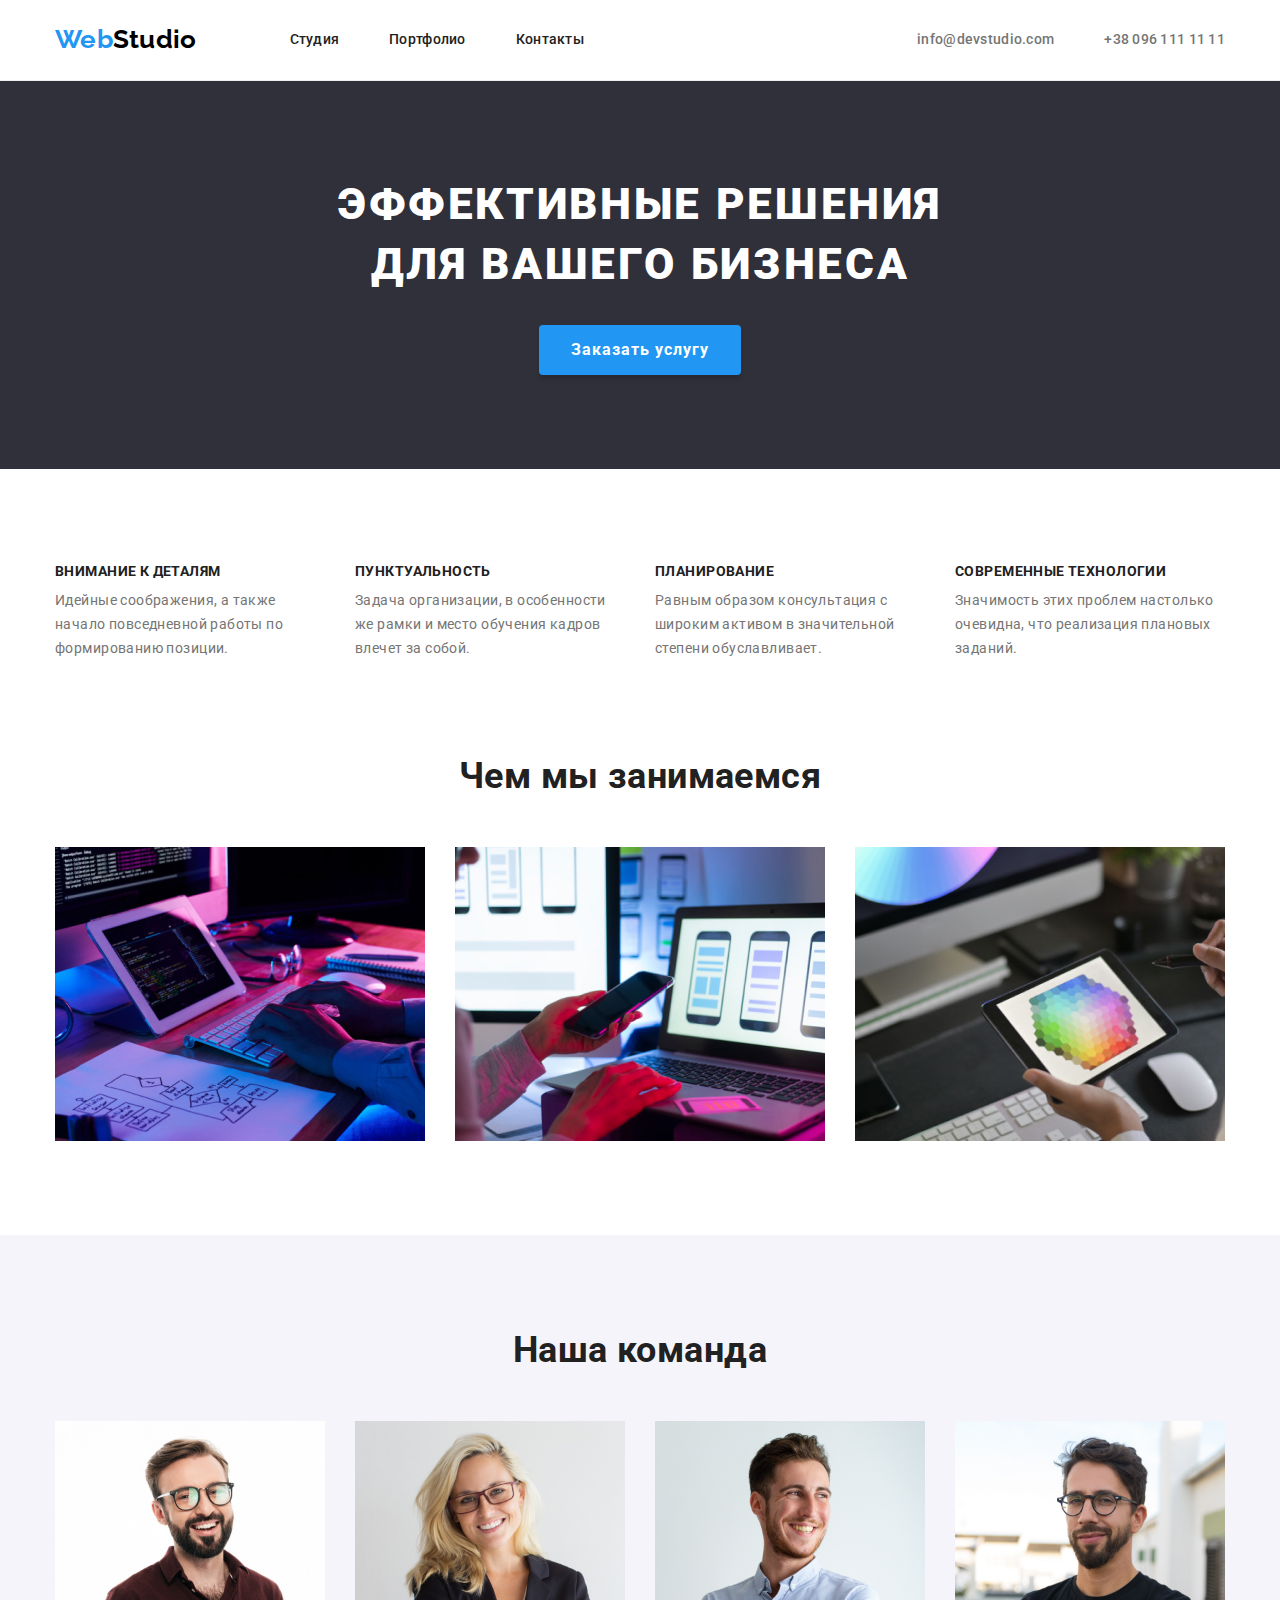
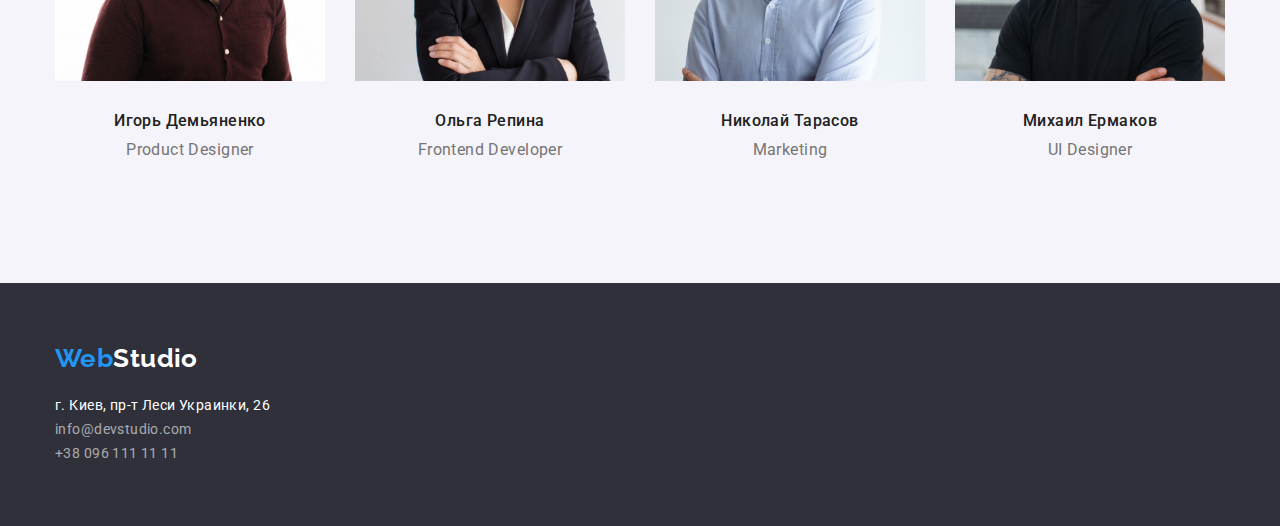
==== index.html @ c7e841ac "up" ====
<!DOCTYPE html>
<html lang="ru">

<head>
    <meta charset="UTF-8">
    <meta http-equiv="X-UA-Compatible" content="IE=edge">
    <meta name="viewport" content="width=device-width, initial-scale=1.0">
    <title>Студия</title>
    <link href="https://fonts.googleapis.com/css2?family=Raleway:wght@700&family=Roboto:wght@400;500;700;900&display=swap"
        rel="stylesheet">
    <link rel="stylesheet" href="./css/modern-normalize.css" />
    <link rel="stylesheet" href="./css/styles.css" />
   
</head>

<body>
   <!-- Шапка сайта -->
    <header class="header">
        <div class="container header-nav-list">
            <nav class="site-nav">
               <a href="./index.html" class="logo">Web<span class="accent-header-logo">Studio</span></a>
                    <ul class="list-force">
                       <li class="item"><a href="./index.html" class="link">Студия</a></li>
                       <li class="item"><a href="./portfolio.html" class="link">Портфолио</a></li>
                       <li class="item"><a href="" class="link">Контакты</a></li>
                    </ul>
            </nav>
            <address class="header-address">
                 <ul class="list-force">
                     <li class="item"><a href="mailto:info@devstudio.com" class="mail-header">info@devstudio.com</a></li>
                     <li class="item"><a href="tel:+380961111111" class="tel">+38 096 111 11 11</a></li>
                 </ul>
             </address>
        </div>
    </header>
    <main>
        <!-- section1 -->
        <section class="section1 section">
            <div class="container">
                <h1 class="h1">Эффективные решения <br> для вашего бизнеса</h1>
                <button class="button1" type="button">Заказать услугу</button>
            </div>
        </section>
        <!-- section2 -->
        <section class="section2 section">
            <div class="container">
                <!-- Преимущества -->
                <h2 hidden>Наши преимущества</h2>
                <ul class="list-adv">
                    <li class="item">
                        <h3 class="advantage">Внимание к деталям</h3>
                        <p class="description">Идейные соображения, а также начало повседневной работы по формированию позиции.</p>
                    </li>
                    <li class="item">
                        <h3 class="advantage">Пунктуальность</h3>
                        <p class="description">Задача организации, в особенности же рамки и место обучения кадров влечет за собой.</p>
                    </li>
                    <li class="item">
                        <h3 class="advantage">Планирование</h3>
                        <p class="description">Равным образом консультация с широким активом в значительной степени обуславливает.</p>
                    </li>
                    <li class="item">
                        <h3 class="advantage">Современные технологии</h3>
                        <p class="description">Значимость этих проблем настолько очевидна, что реализация плановых заданий.</p>
                    </li>
                </ul>
            </div>
        </section>
        <!-- section3 -->
        <section class="section3 section">
            <div class="container">
                <!-- Чем мы занимаемся -->
                <h2 class="h2-experience">Чем мы занимаемся</h2>
                <ul class="list-foto">
                    <li class="item"><img src="./images/photo.jpg" alt="Фото" width="370"></li>
                    <li class="item"><img src="./images/photo1.jpg" alt="Фото1" width="370"></li>
                    <li class="item"><img src="./images/photo2.jpg" alt="Фото2" width="370"></li>
                </ul>
            </div>
        </section>
        <!-- section4 -->
        <section class="section4 section">
            <div class="container">
                <!-- Наша команда -->
                <h2 class="h2-team">Наша команда</h2>
                <ul class="list-team">
                    <li  class="foto">
                        <img class="img" src="./images/photo3.jpg" alt="Игорь Демьяненко" width="270">
                        <h3 class="h3-name">Игорь Демьяненко</h3>
                        <p class="prof">Product Designer</p>
                    </li>
                    <li class="foto">
                        <img class="img" src="./images/photo4.jpg" alt="Ольга Репина" width="270">
                        <h3 class="h3-name">Ольга Репина</h3>
                        <p class="prof">Frontend Developer</p>
                    </li>
                    <li class="foto">
                        <img class="img" src="./images/photo5.jpg" alt="Николай Тарасов" width="270">
                        <h3 class="h3-name">Николай Тарасов</h3>
                        <p class="prof">Marketing</p>
                    </li>
                    <li class="foto">
                        <img class="img" src="./images/photo6.jpg" alt="Михаил Ермаков" width="270">
                        <h3 class="h3-name">Михаил Ермаков</h3>
                        <p class="prof">UI Designer</p>
                    </li>
                </ul>
            </div>
        </section>

    </main>
    <!-- footer -->
    <footer class="footer">
        <div class="container">
            <a href="./index.html" class="logo-footer">Web<span class="accent-footer-logo">Studio</span></a>
            <address>
                <ul class="list">
                    <li><a class="address" href="https://bit.ly/3pXMvUd" target="_blank" rel="noopener noreferrer">г. Киев,
                            пр-т Леси
                            Украинки, 26</a></li>
                    <li><a href="mailto:info@devstudio.com" class="mail-footer">info@devstudio.com</a></li>
                    <li><a href="tel:+380961111111" class="tel-footer ">+38 096 111 11 11</a></li>
                </ul>
            </address>
        </div>
    </footer>
</body>

</html>
---- css/styles.css ----
/* Normalize */
/* Класс для обнуления базовых свойств у списков (ul) */
.list {
    list-style: none;
    padding-left: 0;
    margin: 0;
}
/* Класс для обнуления базовых свойств у ссылок */
.link {
    text-decoration: none;
    color: inherit;
}
/* Свойства для корректного отображения картинок */
img {
    display: block;
    max-width: 100%;
    height: auto;
}

/* Свойства для обнуления курсива у address */
address {
    font-style: normal;
}
a {
    list-style-type: none;
    text-decoration: none;
}
li {
    list-style-type: none;
    padding-left: 0;
    margin: 0;
}
/* стили для обнуления верхних отступов у элементов */
h1,
h2,
h3,
p {
    margin-top: 0;
}   
/* Variables */
:root {
--primary-background-color: #FFFFFF;
--secondary-background-color: #F5F4FA;
--third-background-color: #2F303A;
--primary-text-color: #757575;
--secondary-text-color: #212121;
--third-text-color: #ffffff;
--accent-color: #2196F3;
--fours-text-color: rgba(255, 255, 255, 0.6);
--border-botoom-color: #ECECEC;
--border-btm-scnd-clr: #EEEEEE;
}
body {
    background: var(--primary-background-color);
    color: var(--primary-text-color);
    font-family: 'Roboto';
    font-size: 14px;
    letter-spacing: 0.03em;
}
.container {
    max-width: 1200px;
    margin: 0 auto;
    width: 100%;
    padding-right: 15px;
    padding-left: 15px;
}
/* Шапка сайта */
.header .logo {
    padding-top: 24px;
    padding-bottom: 25px;
    margin-right: 93px;
    font-family: 'Raleway';
    font-weight: 700;
    font-size: 26px;
    line-height: 1.19;
    color: var(--accent-color);
    display: flex;
}
.accent-header-logo {
    color:#000000
}
.header {
    margin-top: 0;
    border-bottom: 1px solid var(--border-botoom-color);
    background-color: var(--primary-background-color);
    font-weight: 500;
    line-height: 1.14;
    letter-spacing: 0.02em;
}
.header-nav-list {
    display: flex;
    justify-content: space-between;
    align-items: center;
}
.site-nav {
    display: flex;
    align-items: center;
    padding: 0;
    justify-content: center;
}
.site-nav .link {
    color: var(--secondary-text-color);
    /* text-decoration: none; */
}
.site-nav .link:hover,
.site-nav .link:focus {    
    color: var(--accent-color);
}
.list-force {
    margin-top: 0;
    margin-bottom: 0;
    padding: 0;
    display: flex;
    /* list-style-type: none; */
}
.list-force :hover,
.list-force :focus {
    color: var(--accent-color);
}
.list-force .item {
    margin-right: 50px;
    padding: 0;
    padding-top: 32px;
    padding-bottom: 32px;
}
.item:last-child {
margin-right: 0;
}
/* Вариант 2 */
/* .list-force > .item:not(:last-child) {
    margin-right: 50px; */
}
/* Вариант 3 */
/* .list-force .item+.item {
    margin-left: 50px::after
 } */
.list-img {
    text-decoration: none;
}

.list-force .link {
    display: block;
}
.header-address{
    padding: 0;
    display: flex;
    align-items: center;
}
.mail-header {
    color: var(--primary-text-color);
    /* text-decoration: none; */
}
.tel {
    color: var(--primary-text-color);
    /* text-decoration: none; */
}
.section {
    padding-top: 94px;
    padding-bottom: 94px;
}
/* section 1 */
.section1 {
    margin-top: 0;
    background-color: var(--third-background-color);
}
.h1 {
    margin-top: 0;
    margin-bottom: 30px;
    font-weight: 900;
    font-size: 44px;
    line-height: 1.36;
    letter-spacing: 0.06em;
    color: var(--third-text-color);
    text-align: center;
    text-transform: uppercase;
}

.button1 {
    box-shadow: 0px 4px 4px rgba(0, 0, 0, 0.15);
    padding: 10px 32px;
    min-width: 200px;
    min-height: 50px;
    border-radius: 4px ;
    font-family: 'Roboto';
    background-color: var(--accent-color);
    font-weight: 700;
    font-size: 16px;
    line-height: 1.88;
    letter-spacing: 0.06em;
    color: var(--third-text-color);
    margin: 0 auto;
    display: block;
    cursor: pointer;
    border: none;
}
/* section 2 */
.section2 {
    font-weight: 400;
    line-height: 24px; 
    padding-bottom: 0;
}

.list-adv {
    margin-top: 0;
    margin-bottom: 0;
    padding: 0;
    display: flex;
    flex-wrap: wrap;
}
.list-adv .item {
    margin-top: 0;
    width: 270px;
    margin-right: 30px;
    padding: 0;
}
.list-adv .item:last-child {
    margin-right: 0;
}

.advantage {
    padding: 0;
    margin-bottom: 10px;
    font-weight: 700;
    font-size: 14px;
    line-height: 1.17;
    color: var(--secondary-text-color);
    text-transform: uppercase;
}
.description { 
    margin-bottom: 0;
    width: 270px;
    font-weight: 400;
    line-height: 1.71;
}
/* section 3 */
.h2-experience{
    margin-bottom: 50px;
    font-weight: 700;
    font-size: 36px;
    line-height: 1.17;
    text-align: center;
    color: var(--secondary-text-color);
}
.list-foto {
    margin-top: 0;
    margin-bottom: 0;
    display: flex;
    padding: 0;
}
.list-foto .item {
    padding: 0;
    margin-right: 30px;
}
.list-foto .item:last-child {
    margin-right: 0;
}
/* section 4 */
.section4 {
    background-color: var(--secondary-background-color);
}
.foto .img {
margin-bottom: 30px;
}
.h3-name {
    margin-bottom: 10px;
    font-weight: 500;
    font-size: 16px;
    line-height: 1.19;
    text-align: center;
    color: var(--secondary-text-color);
}
.h2-team {
    margin-bottom: 50px;
    font-weight: 700;
    font-size: 36px;
    line-height: 1.17;
    text-align: center;
    color: var(--secondary-text-color);
}
.list-team {
    /* padding-top: 0; */
    margin: 0;
    display: flex;
    padding: 0;
}
.list-team .foto {
    padding: 0;
    margin-right: 30px;
}

.list-team .foto:last-child {
    margin-right: 0;
}
/* .foto .img {
    padding-top: 0;
} */
.prof {
    margin-bottom: 0px;
    padding-bottom: 30px;
    font-size: 16px;
    line-height: 1.19;
    text-align: center;
}
/* footer */
.footer {
    padding-top: 60px;
    padding-bottom: 60px;
    background-color: var(--third-background-color);
}
.logo-footer {
    padding-bottom: 20px;
    font-family: 'Raleway';
    font-weight: 700;
    font-size: 26px;
    line-height: 1.19;
    color: var(--accent-color);
    display: flex;
    }
.accent-footer-logo {
    color: var(--third-text-color);
}
.address {
    padding-bottom: 9px;
    line-height: 1.71;
    color: var(--third-text-color);   
    /* text-decoration: none; */
    /* font-style: normal; */
}
.address:hover {
    color:var(--accent-color);
}
.address:focus {
    color: var(--accent-color);
}
.mail-footer {
    padding-bottom: 9px;
    font-weight: 400;
    line-height: 1.71;
    color: var(--fours-text-color);
    /* text-decoration: none; */
    /* font-style: normal; */
}
.mail-footer:hover {
    color: var(--accent-color);
}
.mail-footer:focus {
    color: var(--accent-color);
}
.tel-footer {
    padding-bottom: 9px;
    line-height: 1.71;
    color: var(--fours-text-color);
    /* text-decoration: none;
    font-style: normal; */
}
.tel-footer:hover {
    color: var(--accent-color);
}
.tel-footer:focus {
    color: var(--accent-color);
}
/* Portfolio */
.control {
    margin: 0;
    display: flex;
    justify-content: center;
    font-family: 'Roboto';
    font-weight: 500;
    font-size: 16px;
    line-height: 1.63;
    text-align: center;
    list-style-type: none;
    color: var(--secondary-text-color);
}
.projects {
    margin: 20px auto 4px 24px;    font-weight: 700;
    font-size: 18px;
    line-height: 2;
    letter-spacing: 0.06em;
    color: var(--secondary-text-color);
}
.description2 { 
    margin-left: 24px;
    margin-bottom: 20px;
    font-weight: 400;
    font-size: 16px;
    line-height: 1.88;
}

.button2 {
    box-shadow: 0px 3px 1px rgba(0, 0, 0, 0.1), 0px 1px 2px rgba(0, 0, 0, 0.08), 0px 2px 2px rgba(0, 0, 0, 0.12);
    padding: 6px 22px;
    margin-bottom: 50px;
    border-radius: 4px;
    font-family: 'Roboto';
    background-color: var(--secondary-background-color);
    font-weight: 500;
    font-size: 16px;
    line-height: 1.63;
    border: none;
}
.control .item {
    margin-right: 8px;
}
.control .item:last-child {
    margin-right: 0;
}

.button2:hover {
    background-color: var(--accent-color);
    color: var(--third-text-color);
}

.button2:focus {
    background-color: var(--accent-color);
    color: var(--third-text-color);
}
.gallery {
    margin: 0;
    display: flex;
    flex-wrap: wrap;
    padding: 0;
}

.gallery .list-img {
    text-decoration: none;
}

.gallery .description2,
.gallery .lorem {
    font-size: 16px;
    line-height: 1.88;
    letter-spacing: 0.03em;
    color: var(--primary-text-color);
}

.gallery .item {
    border: 1px solid var(--border-btm-scnd-clr);
    margin-bottom: 20px;
    list-style-type: none;
    width: 370px;
    margin-bottom: 30px;
    margin-right: 30px;
}

.gallery .item:nth-child(3n) {
    margin-right: 0;
}
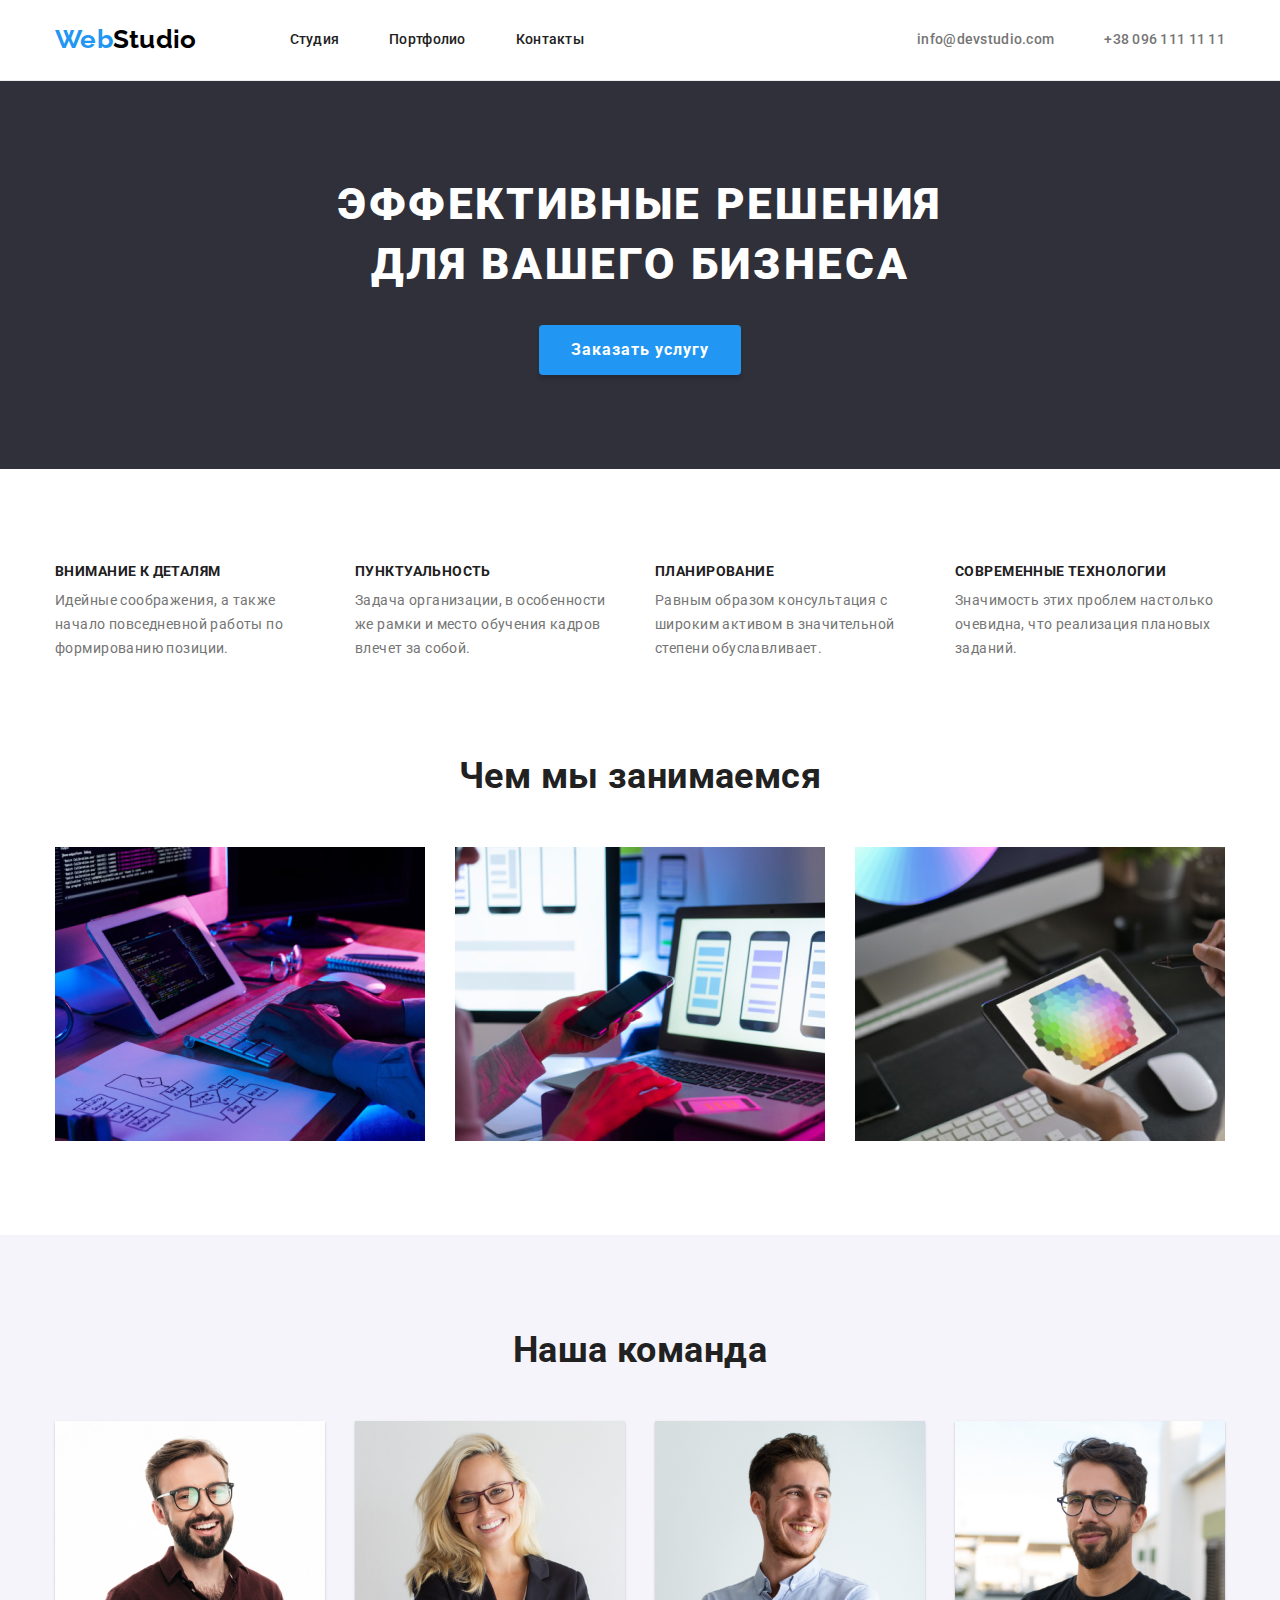
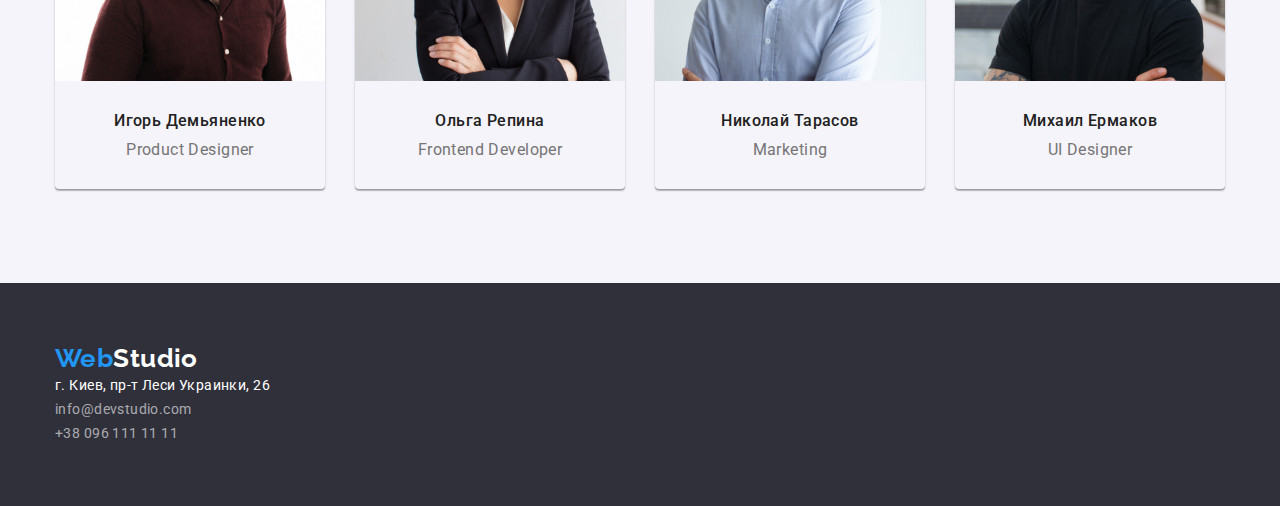
==== commit d1e5a686: "UPDATE-12" ====
--- a/index.html
+++ b/index.html
@@ -45,7 +45,7 @@
         <section class="section2 section">
             <div class="container">
                 <!-- Преимущества -->
-                <h2 hidden>Наши преимущества</h2>
+                <h2 class="adv-title">Наши преимущества</h2>
                 <ul class="list-adv">
                     <li class="item">
                         <h3 class="advantage">Внимание к деталям</h3>
--- a/css/styles.css
+++ b/css/styles.css
@@ -65,6 +65,37 @@
     padding-left: 15px;
 }
 /* Шапка сайта */
+
+.accent-header-logo {
+    color:#000000
+}
+.header {
+    margin-top: 0;
+    border-bottom: 1px solid var(--border-botoom-color);
+    background-color: var(--primary-background-color);
+    font-weight: 500;
+    line-height: 1.14;
+    letter-spacing: 0.02em;
+}
+.header-nav-list {
+    display: flex;
+    justify-content: space-between;
+    align-items: center;
+}
+.site-nav {
+    display: flex;
+    align-items: center;
+    padding: 0;
+    justify-content: center;
+}
+.site-nav .link {
+    color: var(--secondary-text-color);
+    /* text-decoration: none; */
+}
+.site-nav .link:hover,
+.site-nav .link:focus {    
+    color: var(--accent-color);
+}
 .header .logo {
     padding-top: 24px;
     padding-bottom: 25px;
@@ -76,36 +107,6 @@
     color: var(--accent-color);
     display: flex;
 }
-.accent-header-logo {
-    color:#000000
-}
-.header {
-    margin-top: 0;
-    border-bottom: 1px solid var(--border-botoom-color);
-    background-color: var(--primary-background-color);
-    font-weight: 500;
-    line-height: 1.14;
-    letter-spacing: 0.02em;
-}
-.header-nav-list {
-    display: flex;
-    justify-content: space-between;
-    align-items: center;
-}
-.site-nav {
-    display: flex;
-    align-items: center;
-    padding: 0;
-    justify-content: center;
-}
-.site-nav .link {
-    color: var(--secondary-text-color);
-    /* text-decoration: none; */
-}
-.site-nav .link:hover,
-.site-nav .link:focus {    
-    color: var(--accent-color);
-}
 .list-force {
     margin-top: 0;
     margin-bottom: 0;
@@ -117,19 +118,26 @@
 .list-force :focus {
     color: var(--accent-color);
 }
+.list-force .link,
+.mail-header,
+.tel {
+    display: block;
+    /* margin-right: 50px; */
+    padding: 0;
+    padding-top: 32px;
+    padding-bottom: 32px;
+}
 .list-force .item {
     margin-right: 50px;
     padding: 0;
-    padding-top: 32px;
-    padding-bottom: 32px;
-}
-.item:last-child {
+}
+.list-force .item:last-child {
 margin-right: 0;
 }
 /* Вариант 2 */
 /* .list-force > .item:not(:last-child) {
     margin-right: 50px; */
-}
+
 /* Вариант 3 */
 /* .list-force .item+.item {
     margin-left: 50px::after
@@ -218,8 +226,8 @@
 }
 
 .advantage {
-    padding: 0;
-    margin-bottom: 10px;
+    margin: 0;
+    padding-bottom: 10px;
     font-weight: 700;
     font-size: 14px;
     line-height: 1.17;
@@ -258,11 +266,10 @@
 .section4 {
     background-color: var(--secondary-background-color);
 }
-.foto .img {
-margin-bottom: 30px;
-}
 .h3-name {
-    margin-bottom: 10px;
+    margin-bottom: 0;
+    padding-top: 30px;
+    padding-bottom: 10px;
     font-weight: 500;
     font-size: 16px;
     line-height: 1.19;
@@ -278,12 +285,13 @@
     color: var(--secondary-text-color);
 }
 .list-team {
-    /* padding-top: 0; */
     margin: 0;
     display: flex;
     padding: 0;
 }
 .list-team .foto {
+    box-shadow: 0px 1px 3px rgba(0, 0, 0, 0.12), 0px 1px 1px rgba(0, 0, 0, 0.14), 0px 2px 1px rgba(0, 0, 0, 0.2);
+    border-radius: 0px 0px 4px 4px;
     padding: 0;
     margin-right: 30px;
 }
@@ -291,11 +299,8 @@
 .list-team .foto:last-child {
     margin-right: 0;
 }
-/* .foto .img {
-    padding-top: 0;
-} */
 .prof {
-    margin-bottom: 0px;
+    margin-bottom: 0;
     padding-bottom: 30px;
     font-size: 16px;
     line-height: 1.19;
@@ -303,18 +308,18 @@
 }
 /* footer */
 .footer {
-    padding-top: 60px;
+    padding: 0;
     padding-bottom: 60px;
     background-color: var(--third-background-color);
 }
 .logo-footer {
-    padding-bottom: 20px;
+    padding-top: 60px;  
     font-family: 'Raleway';
     font-weight: 700;
     font-size: 26px;
     line-height: 1.19;
     color: var(--accent-color);
-    display: flex;
+    display: inline-block;
     }
 .accent-footer-logo {
     color: var(--third-text-color);
@@ -372,19 +377,21 @@
     list-style-type: none;
     color: var(--secondary-text-color);
 }
-.projects {
-    margin: 20px auto 4px 24px;    font-weight: 700;
-    font-size: 18px;
-    line-height: 2;
-    letter-spacing: 0.06em;
-    color: var(--secondary-text-color);
-}
-.description2 { 
-    margin-left: 24px;
-    margin-bottom: 20px;
-    font-weight: 400;
-    font-size: 16px;
-    line-height: 1.88;
+.adv-title,
+.control-title {
+    display: none;
+}
+/*  .visually-hidden {
+    position: absolute;
+    width: 1px;
+    height: 1px;
+    margin: -1px;
+    border: 0;
+    padding: 0;
+    white-space: nowrap;
+    clip-path: inset(100%);
+    clip: rect(0 0 0 0);
+    overflow: hidden; */
 }
 
 .button2 {
@@ -399,6 +406,9 @@
     line-height: 1.63;
     border: none;
 }
+.control {
+    margin-bottom: 50px;
+}
 .control .item {
     margin-right: 8px;
 }
@@ -433,19 +443,43 @@
     letter-spacing: 0.03em;
     color: var(--primary-text-color);
 }
-
+.list-img .img {
+    display: block;
+}
 .gallery .item {
-    border: 1px solid var(--border-btm-scnd-clr);
     margin-bottom: 20px;
     list-style-type: none;
     width: 370px;
     margin-bottom: 30px;
     margin-right: 30px;
 }
+.gallery .card {
+    border: 1px solid var(--border-btm-scnd-clr);
+}
 
 .gallery .item:nth-child(3n) {
     margin-right: 0;
 }
+.gallery .item:nth-child(n + 7) {
+    margin-bottom: 0;
+}
+.projects {
+    margin: 0;
+    padding: 20px 24px 4px 24px;
+    font-weight: 700;
+    font-size: 18px;
+    line-height: 2;
+    letter-spacing: 0.06em;
+    color: var(--secondary-text-color);
+}
+
+.description2 {
+    margin: 0;
+    padding: 0 24px 20px 24px;
+    font-weight: 400;
+    font-size: 16px;
+    line-height: 1.88;
+}
 
     
 
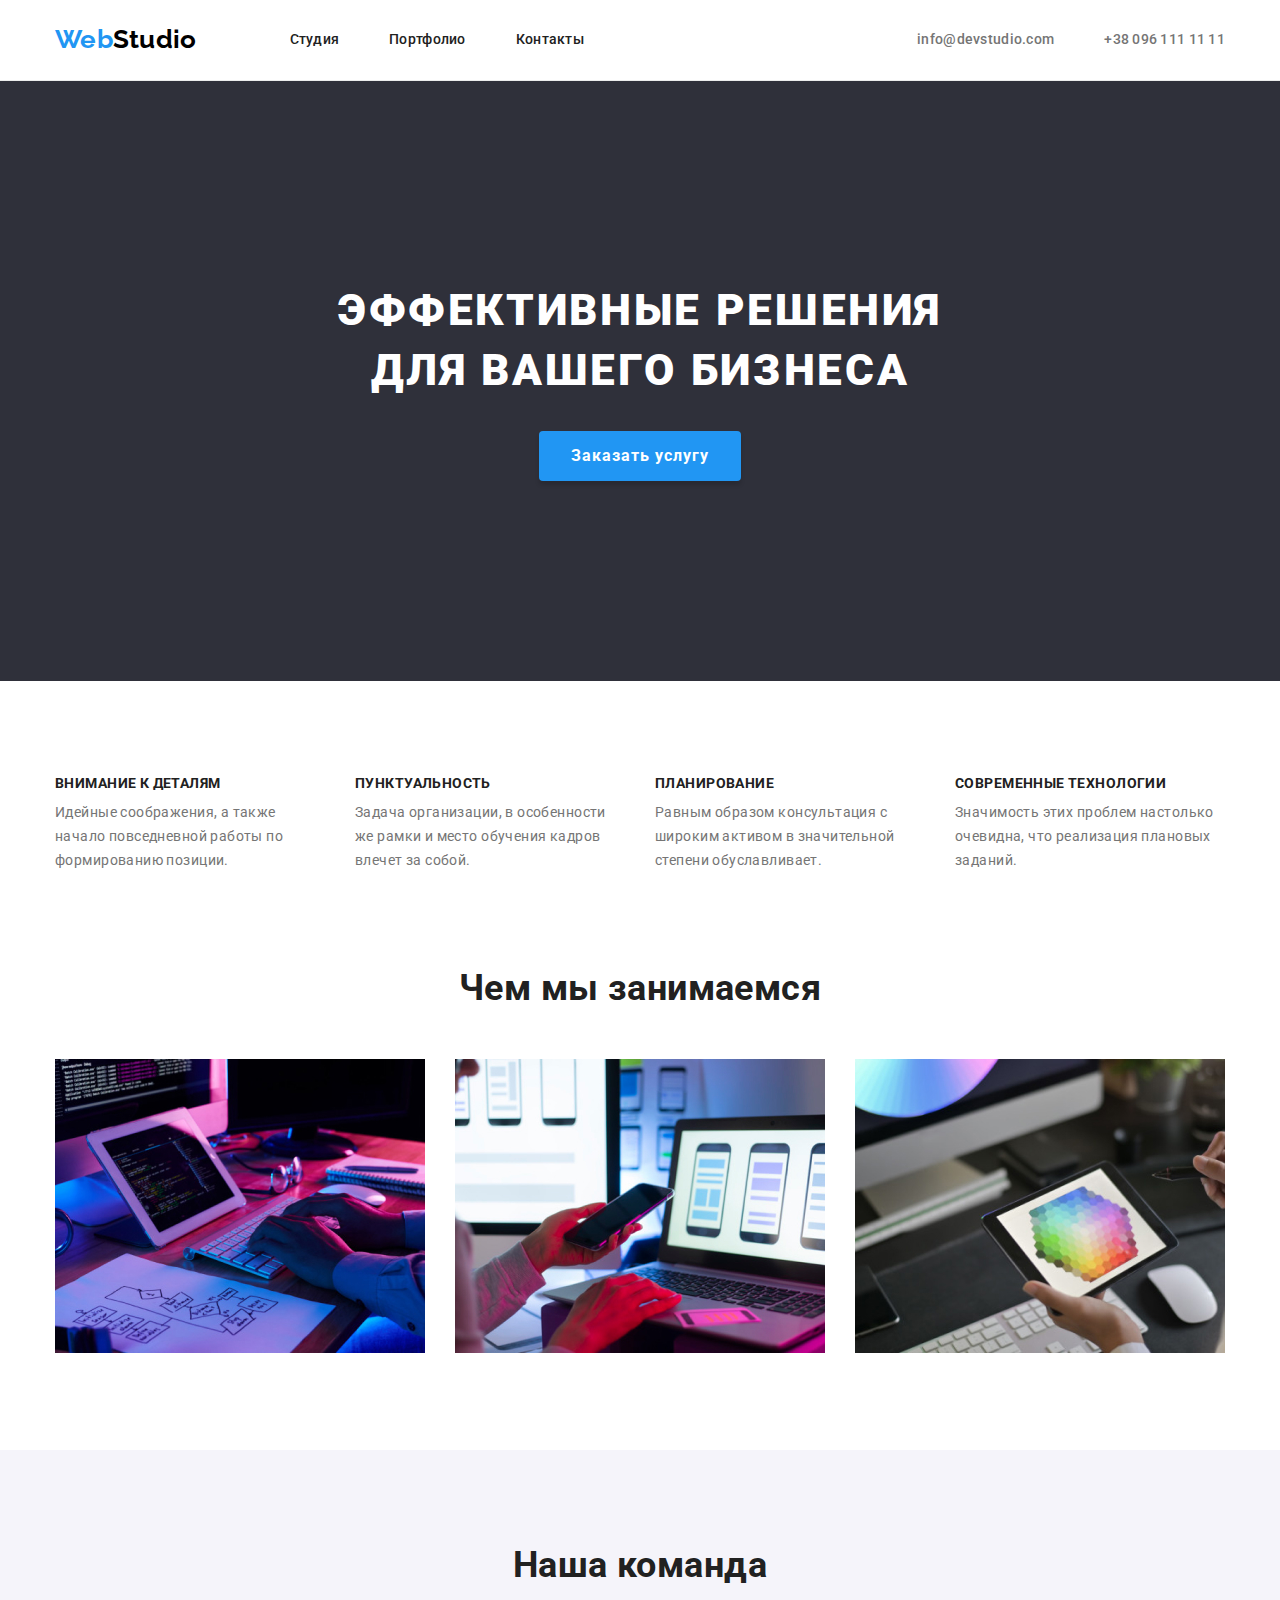
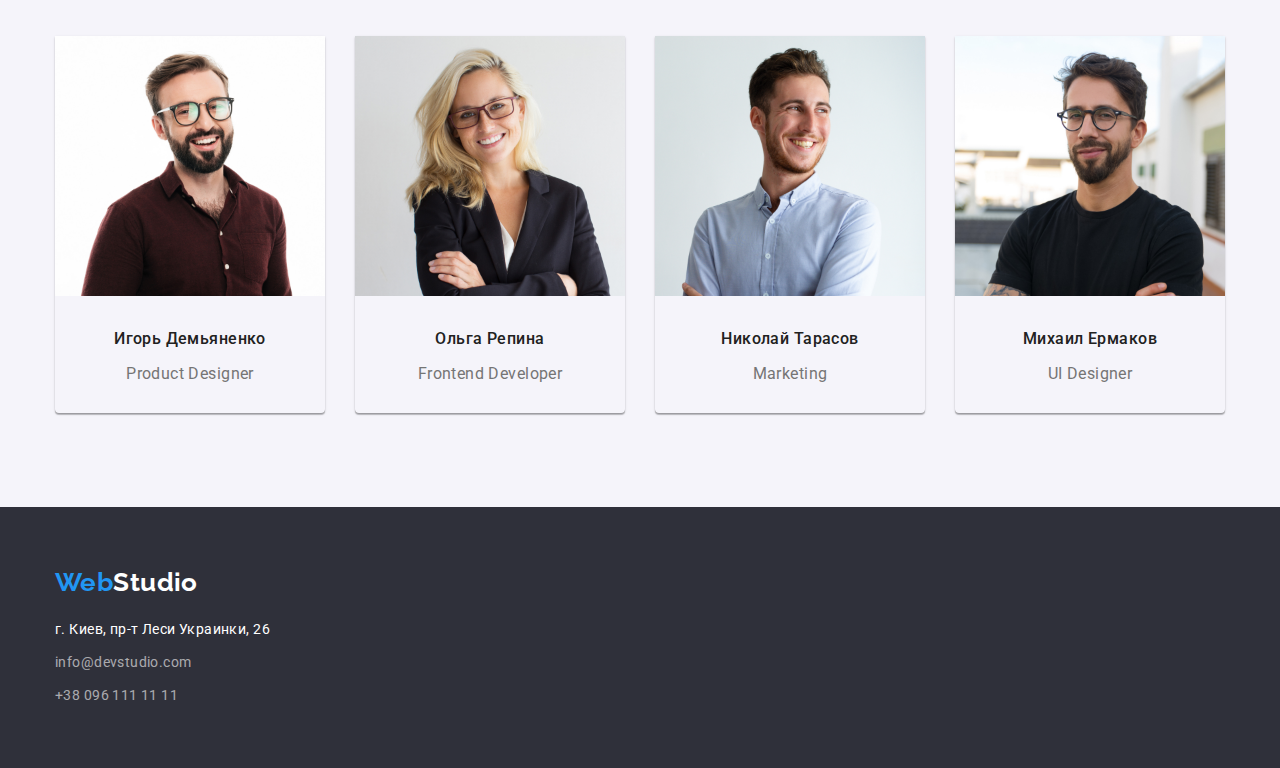
==== commit 5a965a99: "147" ====
--- a/index.html
+++ b/index.html
@@ -86,23 +86,31 @@
                 <ul class="list-team">
                     <li  class="foto">
                         <img class="img" src="./images/photo3.jpg" alt="Игорь Демьяненко" width="270">
+                        <div class="our-team">
                         <h3 class="h3-name">Игорь Демьяненко</h3>
                         <p class="prof">Product Designer</p>
+                        </div>
                     </li>
                     <li class="foto">
                         <img class="img" src="./images/photo4.jpg" alt="Ольга Репина" width="270">
+                        <div class="our-team">
                         <h3 class="h3-name">Ольга Репина</h3>
                         <p class="prof">Frontend Developer</p>
+                        </div>
                     </li>
                     <li class="foto">
                         <img class="img" src="./images/photo5.jpg" alt="Николай Тарасов" width="270">
+                        <div class="our-team">
                         <h3 class="h3-name">Николай Тарасов</h3>
                         <p class="prof">Marketing</p>
+                        </div>
                     </li>
                     <li class="foto">
                         <img class="img" src="./images/photo6.jpg" alt="Михаил Ермаков" width="270">
+                        <div class="our-team">
                         <h3 class="h3-name">Михаил Ермаков</h3>
                         <p class="prof">UI Designer</p>
+                        </div>
                     </li>
                 </ul>
             </div>
@@ -115,11 +123,11 @@
             <a href="./index.html" class="logo-footer">Web<span class="accent-footer-logo">Studio</span></a>
             <address>
                 <ul class="list">
-                    <li><a class="address" href="https://bit.ly/3pXMvUd" target="_blank" rel="noopener noreferrer">г. Киев,
+                    <li class="footer-link"><a class="address" href="https://bit.ly/3pXMvUd" target="_blank" rel="noopener noreferrer">г. Киев,
                             пр-т Леси
                             Украинки, 26</a></li>
-                    <li><a href="mailto:info@devstudio.com" class="mail-footer">info@devstudio.com</a></li>
-                    <li><a href="tel:+380961111111" class="tel-footer ">+38 096 111 11 11</a></li>
+                    <li class="footer-link"><a href="mailto:info@devstudio.com" class="mail-footer">info@devstudio.com</a></li>
+                    <li class="footer-link"><a href="tel:+380961111111" class="tel-footer ">+38 096 111 11 11</a></li>
                 </ul>
             </address>
         </div>
--- a/css/styles.css
+++ b/css/styles.css
@@ -11,11 +11,11 @@
     color: inherit;
 }
 /* Свойства для корректного отображения картинок */
-img {
+/* img {
     display: block;
     max-width: 100%;
     height: auto;
-}
+} */
 
 /* Свойства для обнуления курсива у address */
 address {
@@ -73,6 +73,7 @@
     margin-top: 0;
     border-bottom: 1px solid var(--border-botoom-color);
     background-color: var(--primary-background-color);
+    font-family: 'Roboto';
     font-weight: 500;
     line-height: 1.14;
     letter-spacing: 0.02em;
@@ -168,12 +169,16 @@
 }
 /* section 1 */
 .section1 {
+    padding-top: 200px;
+    padding-bottom: 200px; 
     margin-top: 0;
     background-color: var(--third-background-color);
 }
 .h1 {
     margin-top: 0;
     margin-bottom: 30px;
+    /* padding-top: 200px;
+    padding-bottom: 200px; */
     font-weight: 900;
     font-size: 44px;
     line-height: 1.36;
@@ -266,16 +271,6 @@
 .section4 {
     background-color: var(--secondary-background-color);
 }
-.h3-name {
-    margin-bottom: 0;
-    padding-top: 30px;
-    padding-bottom: 10px;
-    font-weight: 500;
-    font-size: 16px;
-    line-height: 1.19;
-    text-align: center;
-    color: var(--secondary-text-color);
-}
 .h2-team {
     margin-bottom: 50px;
     font-weight: 700;
@@ -283,6 +278,9 @@
     line-height: 1.17;
     text-align: center;
     color: var(--secondary-text-color);
+}
+.our-team {
+    padding: 30px 0;
 }
 .list-team {
     margin: 0;
@@ -299,21 +297,40 @@
 .list-team .foto:last-child {
     margin-right: 0;
 }
+.h3-name {
+    /* margin-bottom: 0;
+    padding-top: 30px; */
+    /* padding-bottom: 10px; */
+    font-weight: 500;
+    font-size: 16px;
+    line-height: 1.19;
+    text-align: center;
+    color: var(--secondary-text-color);
+}
 .prof {
     margin-bottom: 0;
-    padding-bottom: 30px;
+    /* padding-bottom: 30px; */
     font-size: 16px;
     line-height: 1.19;
     text-align: center;
 }
+
 /* footer */
 .footer {
+    font-family: 'Roboto';
     padding: 0;
     padding-bottom: 60px;
+    padding-top: 60px;
     background-color: var(--third-background-color);
 }
+.footer-link {
+margin-bottom: 9px;
+}
+.footer-link:last-child {
+margin-bottom: 0;
+}
 .logo-footer {
-    padding-top: 60px;  
+    margin-bottom: 20px;
     font-family: 'Raleway';
     font-weight: 700;
     font-size: 26px;
@@ -325,7 +342,6 @@
     color: var(--third-text-color);
 }
 .address {
-    padding-bottom: 9px;
     line-height: 1.71;
     color: var(--third-text-color);   
     /* text-decoration: none; */
@@ -338,7 +354,6 @@
     color: var(--accent-color);
 }
 .mail-footer {
-    padding-bottom: 9px;
     font-weight: 400;
     line-height: 1.71;
     color: var(--fours-text-color);
@@ -352,7 +367,6 @@
     color: var(--accent-color);
 }
 .tel-footer {
-    padding-bottom: 9px;
     line-height: 1.71;
     color: var(--fours-text-color);
     /* text-decoration: none;
@@ -365,23 +379,32 @@
     color: var(--accent-color);
 }
 /* Portfolio */
-.control {
-    margin: 0;
-    display: flex;
-    justify-content: center;
-    font-family: 'Roboto';
-    font-weight: 500;
-    font-size: 16px;
-    line-height: 1.63;
-    text-align: center;
-    list-style-type: none;
-    color: var(--secondary-text-color);
-}
 .adv-title,
 .control-title {
     display: none;
 }
-/*  .visually-hidden {
+.control {
+    padding: 0;
+    margin: 0;
+    margin-bottom: 50px;
+    display: flex;
+    justify-content: center;
+    font-family: 'Roboto';
+    font-weight: 500;
+    font-size: 16px;
+    line-height: 1.63;
+    text-align: center;
+    list-style-type: none;
+    color: var(--secondary-text-color);
+}
+.control .item {
+    margin-right: 8px;
+}
+
+.control .item:last-child {
+    margin-right: 0;
+}
+ /* .visually-hidden {
     position: absolute;
     width: 1px;
     height: 1px;
@@ -391,13 +414,12 @@
     white-space: nowrap;
     clip-path: inset(100%);
     clip: rect(0 0 0 0);
-    overflow: hidden; */
-}
+    overflow: hidden;
+} */
 
 .button2 {
     box-shadow: 0px 3px 1px rgba(0, 0, 0, 0.1), 0px 1px 2px rgba(0, 0, 0, 0.08), 0px 2px 2px rgba(0, 0, 0, 0.12);
     padding: 6px 22px;
-    margin-bottom: 50px;
     border-radius: 4px;
     font-family: 'Roboto';
     background-color: var(--secondary-background-color);
@@ -405,15 +427,6 @@
     font-size: 16px;
     line-height: 1.63;
     border: none;
-}
-.control {
-    margin-bottom: 50px;
-}
-.control .item {
-    margin-right: 8px;
-}
-.control .item:last-child {
-    margin-right: 0;
 }
 
 .button2:hover {
@@ -435,27 +448,16 @@
 .gallery .list-img {
     text-decoration: none;
 }
-
-.gallery .description2,
-.gallery .lorem {
-    font-size: 16px;
-    line-height: 1.88;
-    letter-spacing: 0.03em;
-    color: var(--primary-text-color);
-}
-.list-img .img {
-    display: block;
-}
+.gallery .img {
+    display: block;
+}
+
 .gallery .item {
-    margin-bottom: 20px;
     list-style-type: none;
     width: 370px;
     margin-bottom: 30px;
     margin-right: 30px;
 }
-.gallery .card {
-    border: 1px solid var(--border-btm-scnd-clr);
-}
 
 .gallery .item:nth-child(3n) {
     margin-right: 0;
@@ -463,9 +465,14 @@
 .gallery .item:nth-child(n + 7) {
     margin-bottom: 0;
 }
+.gallery .card {
+        padding: 20px 24px;
+    display: block;
+    border: 1px solid var(--border-btm-scnd-clr);
+}
 .projects {
-    margin: 0;
-    padding: 20px 24px 4px 24px;
+    margin-bottom: 4px;
+    font-family: 'Roboto';
     font-weight: 700;
     font-size: 18px;
     line-height: 2;
@@ -475,10 +482,12 @@
 
 .description2 {
     margin: 0;
-    padding: 0 24px 20px 24px;
+    font-family: 'Roboto';
     font-weight: 400;
     font-size: 16px;
     line-height: 1.88;
+    letter-spacing: 0.03em;
+    color: var(--primary-text-color);
 }
 
     
